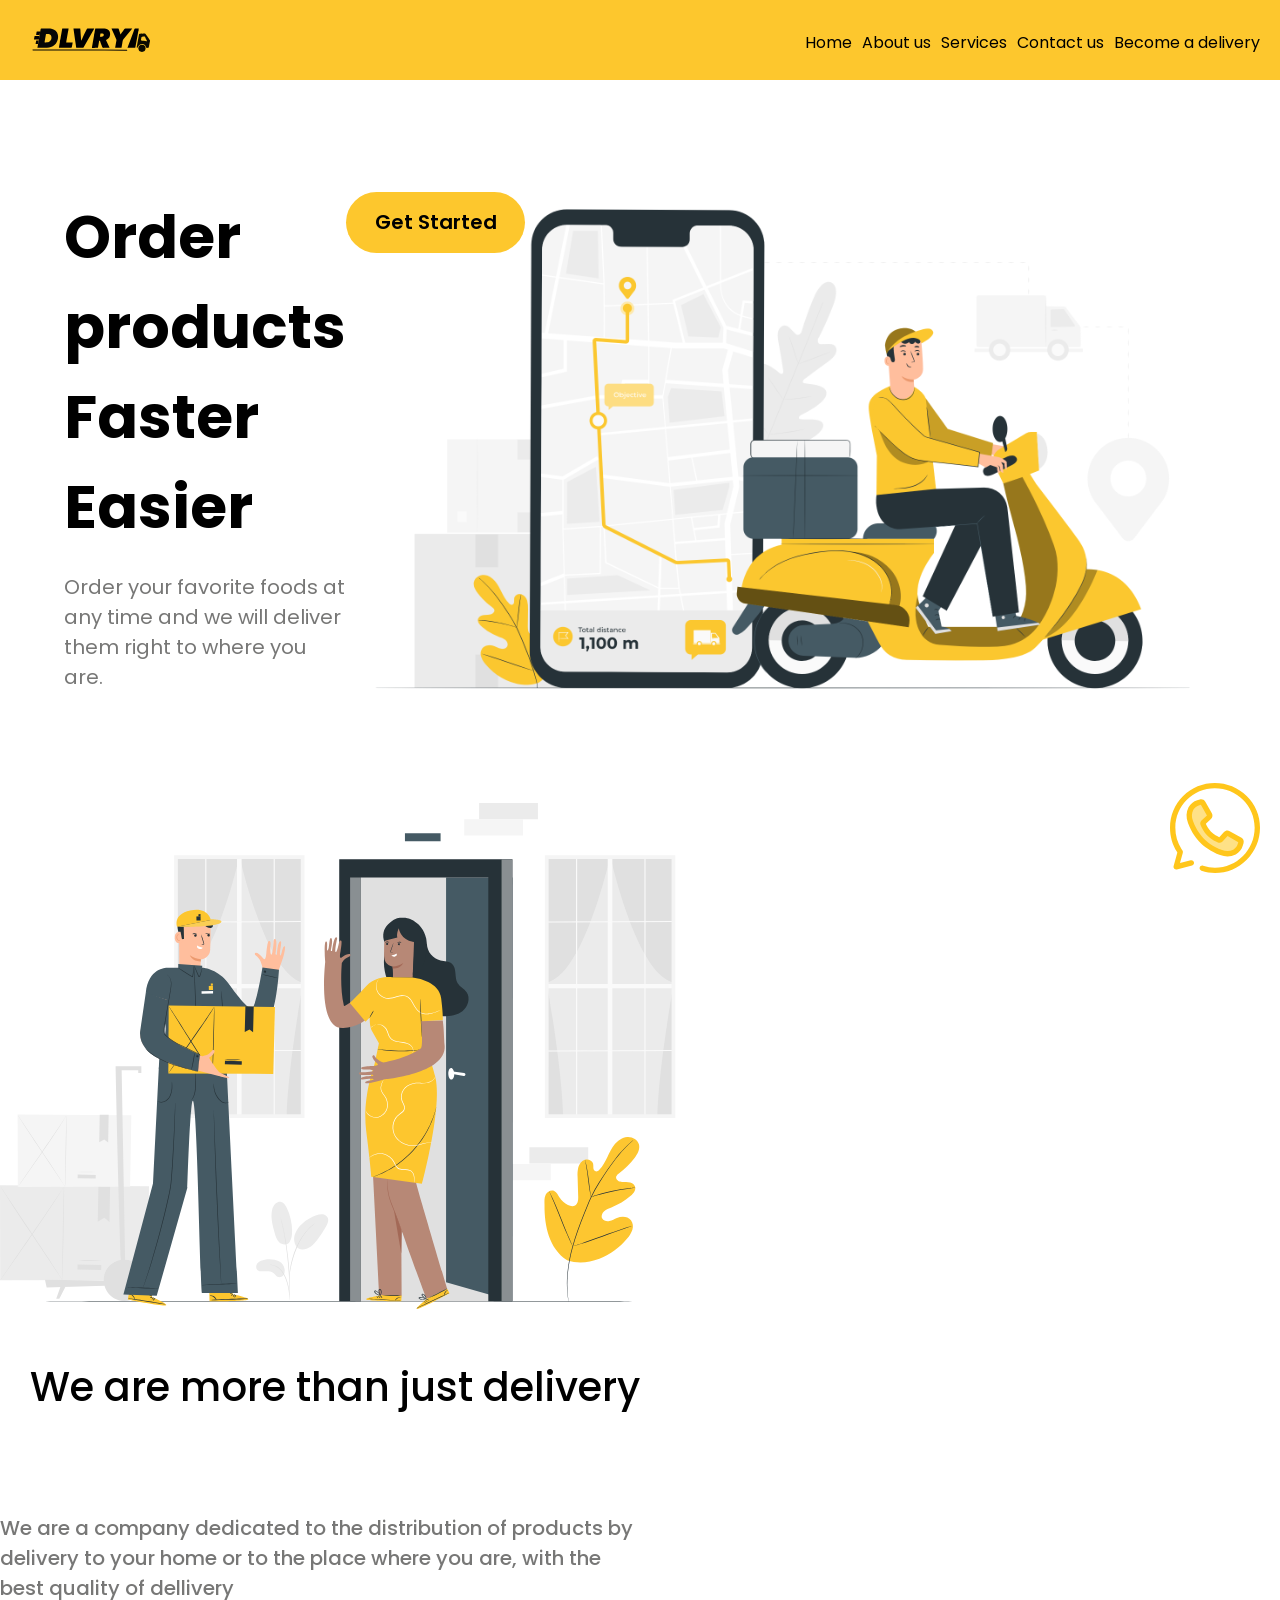
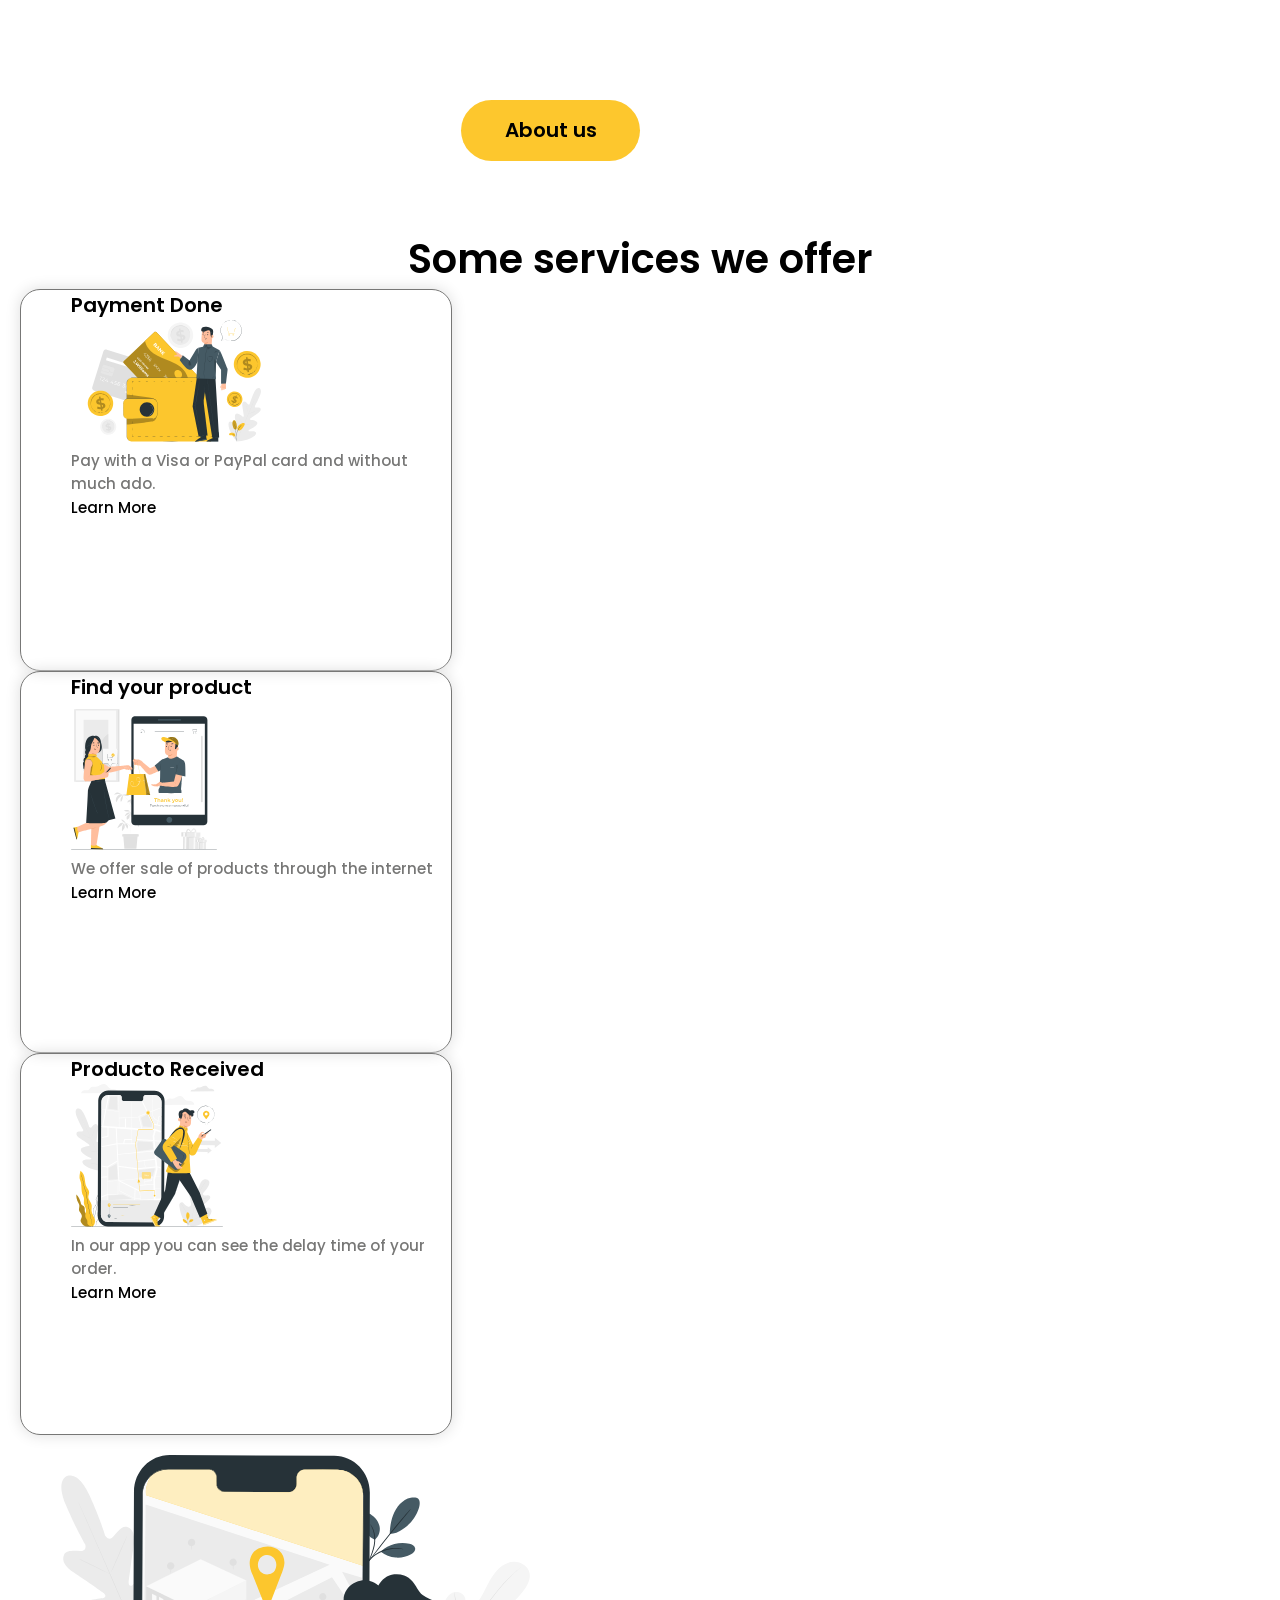
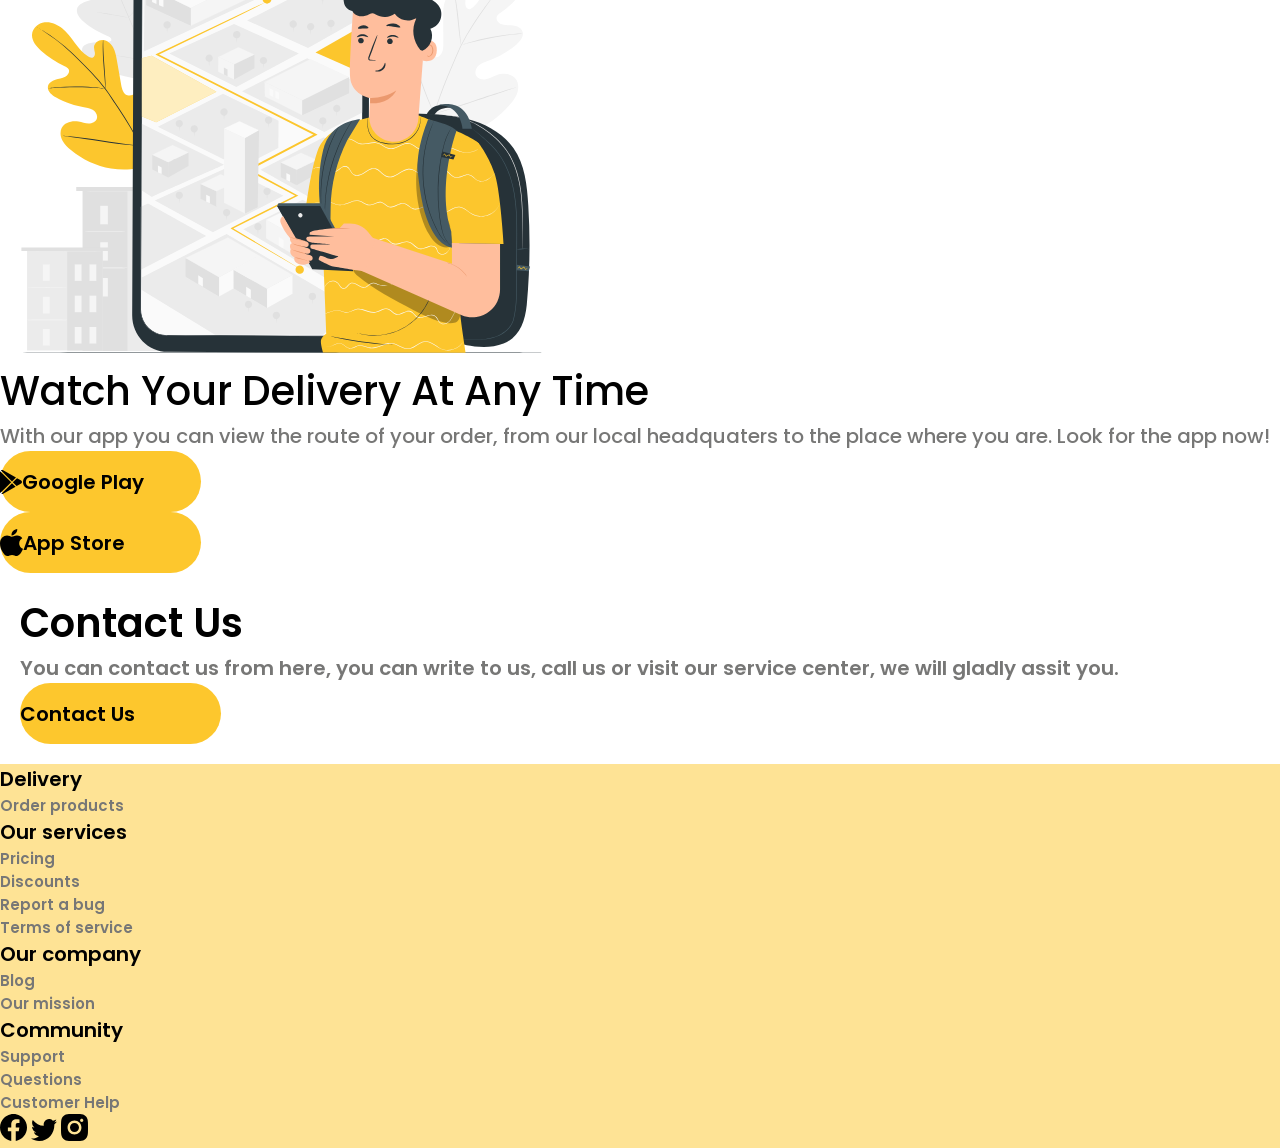
==== index.html @ a8e03ccc "actualizacion de paginas" ====
<!DOCTYPE html>
<html lang="en">
  <head>
    <meta charset="UTF-8" />
    <meta http-equiv="X-UA-Compatible" content="IE=edge" />
    <meta name="viewport" content="width=device-width, initial-scale=1.0" />
    <link rel="preconnect" href="https://fonts.gstatic.com" crossorigin />
    <link rel="preconnect" href="https://fonts.gstatic.com" crossorigin />
    <link
      href="https://fonts.googleapis.com/css2?family=Poppins:wght@400;500;600;700&display=swap"
      rel="stylesheet"
    />
    <link rel="shortcut icon" href="../img/favicon.svg" />
    <link rel="stylesheet" href="../css/style.css" />
    <title>Delivery - on your way</title>
  </head>
  <body>
    <header class="main__header">
      <img
        src="../img/DLVRY.svg"
        alt="logo delivery"
        width="120px"
        height="80px"
      />
      <nav>
        <ul class="main__header__nav">
          <li>Home</li>
          <li>About us</li>
          <li>Services</li>
          <li>Contact us</li>
          <li>Become a delivery</li>
        </ul>
      </nav>
    </header>
    <div class="whatsapp">
      <img
        src="../img/whatsapp-icon.svg"
        alt="atencion por whatsapp"
        width="90px"
        height="90px"
      />
    </div>
    <main class="main__principal">
      <div class="main__principal__container">
        <div class="main__principal__wrapper">
          <h1 class="main__principal__title">Order products Faster Easier</h1>
          <p class="main__principal__paragraph">
            Order your favorite foods at any time and we will deliver them right
            to where you are.
          </p>
          <div class="main__header__button">
            <p>Get Started</p>
          </div>
        </div>
        <div class="main__principal__img">
          <img
            src="../img/delivery-truck.svg"
            alt="delivery truck illutration"
          />
        </div>
      </div>
    </main>
    <!-- Seccion sobre nosotros -->
    <section class="about__us">
      <div class="abouy__us__container">
        <div class="about__us__img">
          <img
            src="../img/delivery-client.svg"
            alt="delivery client illustration"
          />
        </div>
        <div class="about__us__wrapper">
        <p class="about__us__title">We are more than just delivery</p>
        <p class="about__us__paragraph">
          We are a company dedicated to the distribution of products by delivery
          to your home or to the place where you are, with the best quality of
          dellivery
        </p>
        <div class="about__us__button">
          <p>About us</p>
        </div>
      </div>
    </div>
    </div>
    </section>
    <!-- fin sobre nosotros -->
    <!-- seccion nuestros servicios -->
    <section class="our__services">
      <div>
        <p class="our__services__title">Some services we offer</p>
      </div>
      <article class="our__services__card">
        <p class="our__services__card__title">Payment Done</p>
        <img src="../img/payment-illustration.svg" alt="payment done" />
        <p class="our__services__paragraph">
          Pay with a Visa or PayPal card and without much ado.
        </p>
        <a href="#">Learn More</a>
      </article>
      <article class="our__services__card">
        <p class="our__services__card__title">Find your product</p>
        <img src="../img/your-product.svg" alt="your product" />
        <p class="our__services__paragraph">
          We offer sale of products through the internet
        </p>
        <a href="#">Learn More</a>
      </article>
      <article class="our__services__card">
        <p class="our__services__card__title">Producto Received</p>
        <img src="../img/product-received.svg" alt="product received" />
        <p class="our__services__paragraph">
          In our app you can see the delay time of your order.
        </p>
        <a href="#">Learn More</a>
      </article>
    </section>
    <!-- fin seccion nuestros servicios -->
    <div class="download__app">
      <img src="../img/your-delivery-app.svg" alt="delivery app illustration" />
      <p class="download__app__title">Watch Your Delivery At Any Time</p>
      <p class="download__app__paragraph">
        With our app you can view the route of your order, from our local
        headquaters to the place where you are. Look for the app now!
      </p>
      <div class="download__app__button">
        <img src="../img/google-icon.svg" alt="descargar en google play" />
        <p>Google Play</p>
      </div>
      <div class="download__app__button">
        <img src="../img/ios-icon.svg" alt="descargar en app store" />
        <p>App Store</p>
      </div>
    </div>
    <section class="contact__us">
      <p class="contact__us__title">Contact Us</p>
      <p class="contact__us__paragraph">
        You can contact us from here, you can write to us, call us or visit our
        service center, we will gladly assit you.
      </p>
      <p class="contact__us__button">Contact Us</p>
    </section>
    <footer class="footer">
      <div class="footer__content">
        <p>Delivery</p>
        <ul>
          <li>Order products</li>
        </ul>
        <p>Our services</p>
        <ul>
          <li>Pricing</li>
          <li>Discounts</li>
          <li>Report a bug</li>
          <li>Terms of service</li>
        </ul>
        <p>Our company</p>
        <ul>
          <li>Blog</li>
          <li>Our mission</li>
        </ul>
        <p>Community</p>
        <ul>
          <li>Support</li>
          <li>Questions</li>
          <li>Customer Help</li>
        </ul>
      </div>
      <div>
        <a href="#"> <img src="../img/fb-icon.svg" alt="facebook icon" /></a>
        <a href="#">
          <img src="../img/twitter-icon.svg" alt="twitter icon"
        /></a>
        <a href="#"> <img src="../img/ig-icon.svg" alt="instagram icon" /></a>
      </div>
    </footer>
  </body>
</html>
---- css/style.css ----
* {
  margin: 0;
  padding: 0;
}
html {
  font-family: "Poppins", sans-serif;
  color: #000000;
}
a {
  text-decoration: none;
  color: black;
}
ul,
li {
  list-style: none;
}
.whatsapp {
  position: fixed;
  bottom: 20px;
  right: 20px;
}

/* Inicio menu navegacion */

.main__header {
  background-color: #fdc72d;
  width: 100vw;
  height: 80px;
  display: flex;
  justify-content: space-between;
}

.main__header nav {
  width: 800px;
}

.main__header__nav {
  display: flex;
  justify-content: flex-end;
  flex-wrap: wrap;
  padding-top: 30px;
  padding-right: 20px;
}
.main__header img{
    padding-left: 30px;
}
.main__header__nav li {
  padding-left: 10px;
}

/* fin menu navegacion */

.main__principal {
  background-color: #ffff;
  display: flex;
  justify-content: center;
 }

.main__principal__container{
    display: flex;
    align-items: center;
    height: 80%;
    width: 90%;
}

.main__principal__wrapper {
  display: flex;
  flex-direction: column;
  flex-wrap: wrap;
  width: 50%;
  height: 500px;
  justify-content: space-between;
}

.main__principal__img {
  display: flex;
}
.main__principal__title {
  font-size: 60px;
  font-weight: 700;
}
.main__principal__paragraph {
  font-size: 20px;
  font-weight: 400;
  color: #777776;
}
.footer {
  background-color: #fee395;
}

.main__header__button {
  background-color: #fdc72d;
  color: #000000;
  font-weight: 600;
  font-size: 20px;
  width: 179px;
  height: 61px;
  border-radius: 61px;
  text-align: center;
}

.main__header__button p {
  padding-top: 15px;
}

/* fin contenido main header */

/* inicio about us */

.about__us{
display: flex;
flex-direction: row;
justify-content: center;
}

.about__us__img{
    display: flex;;
}

.about__us__wrapper{
    display: flex;
    flex-direction: column;
    flex-wrap: wrap;
    width: 50%;
    height: 500px;
    justify-content: space-around;
    align-items: flex-end;
}
.about__us__title {
  font-weight: 500;
  font-size: 40px;
}

.about__us__paragraph {
  font-size: 20px;
  font-weight: 500;
  color: #777776;
}

.about__us__button {
  background-color: #fdc72d;
  color: #000000;
  font-weight: 600;
  font-size: 20px;
  width: 179px;
  height: 61px;
  border-radius: 61px;
  text-align: center;
}

.about__us__button p {
  padding-top: 15px;
}

/* fin about us */

/* inicio nuestros servicios */
.our__services {
  margin: 20px;
}
.our__services__title {
  font-weight: 600;
  font-size: 40px;
  text-align: center;
}
.our__services__card {
  border: #777776 solid 1px;
  padding-left: 50px;
  width: 380px;
  height: 380px;
  border-radius: 20px;
  box-shadow: 0 0 15px #ddd;
}

.our__services__paragraph {
  font-weight: 500;
  font-size: 15px;
  color: #777776;
}
.our__services__card__title {
  font-weight: 600;
  font-size: 20px;
}
.our__services__card a {
  font-weight: 500;
  font-size: 15px;
}

/* fin nuestros servicios */

/* Download app inicio */
.download__app__title {
  font-weight: 500;
  font-size: 40px;
  color: #000000;
}

.download__app__paragraph {
  font-weight: 500;
  font-size: 20px;
  color: #777776;
}

.download__app__button {
  background-color: #fdc72d;
  display: flex;
  align-items: center;
  width: 201px;
  height: 61px;
  border-radius: 61px;
  text-align: center;
  font-weight: 600;
  font-size: 20px;
}

.download__app__button img,
p {
  align-items: center;
}

/* download app fin */

/* Seccion contacto */

.contact__us {
  margin: 20px;
}

.contact__us__title {
  font-weight: 600;
  font-size: 40px;
  color: #000000;
}

.contact__us__paragraph {
  font-weight: 600;
  font-size: 20px;
  color: #777776;
}

.contact__us__button {
  background-color: #fdc72d;
  display: flex;
  align-items: center;
  width: 201px;
  height: 61px;
  border-radius: 61px;
  text-align: center;
  font-weight: 600;
  font-size: 20px;
}

/* seccion footer */

.footer__content p {
  font-weight: 600;
  font-size: 20px;
  color: #000000;
}

.footer__content ul {
  font-weight: 600;
  font-size: 15px;
  color: #777776;
}
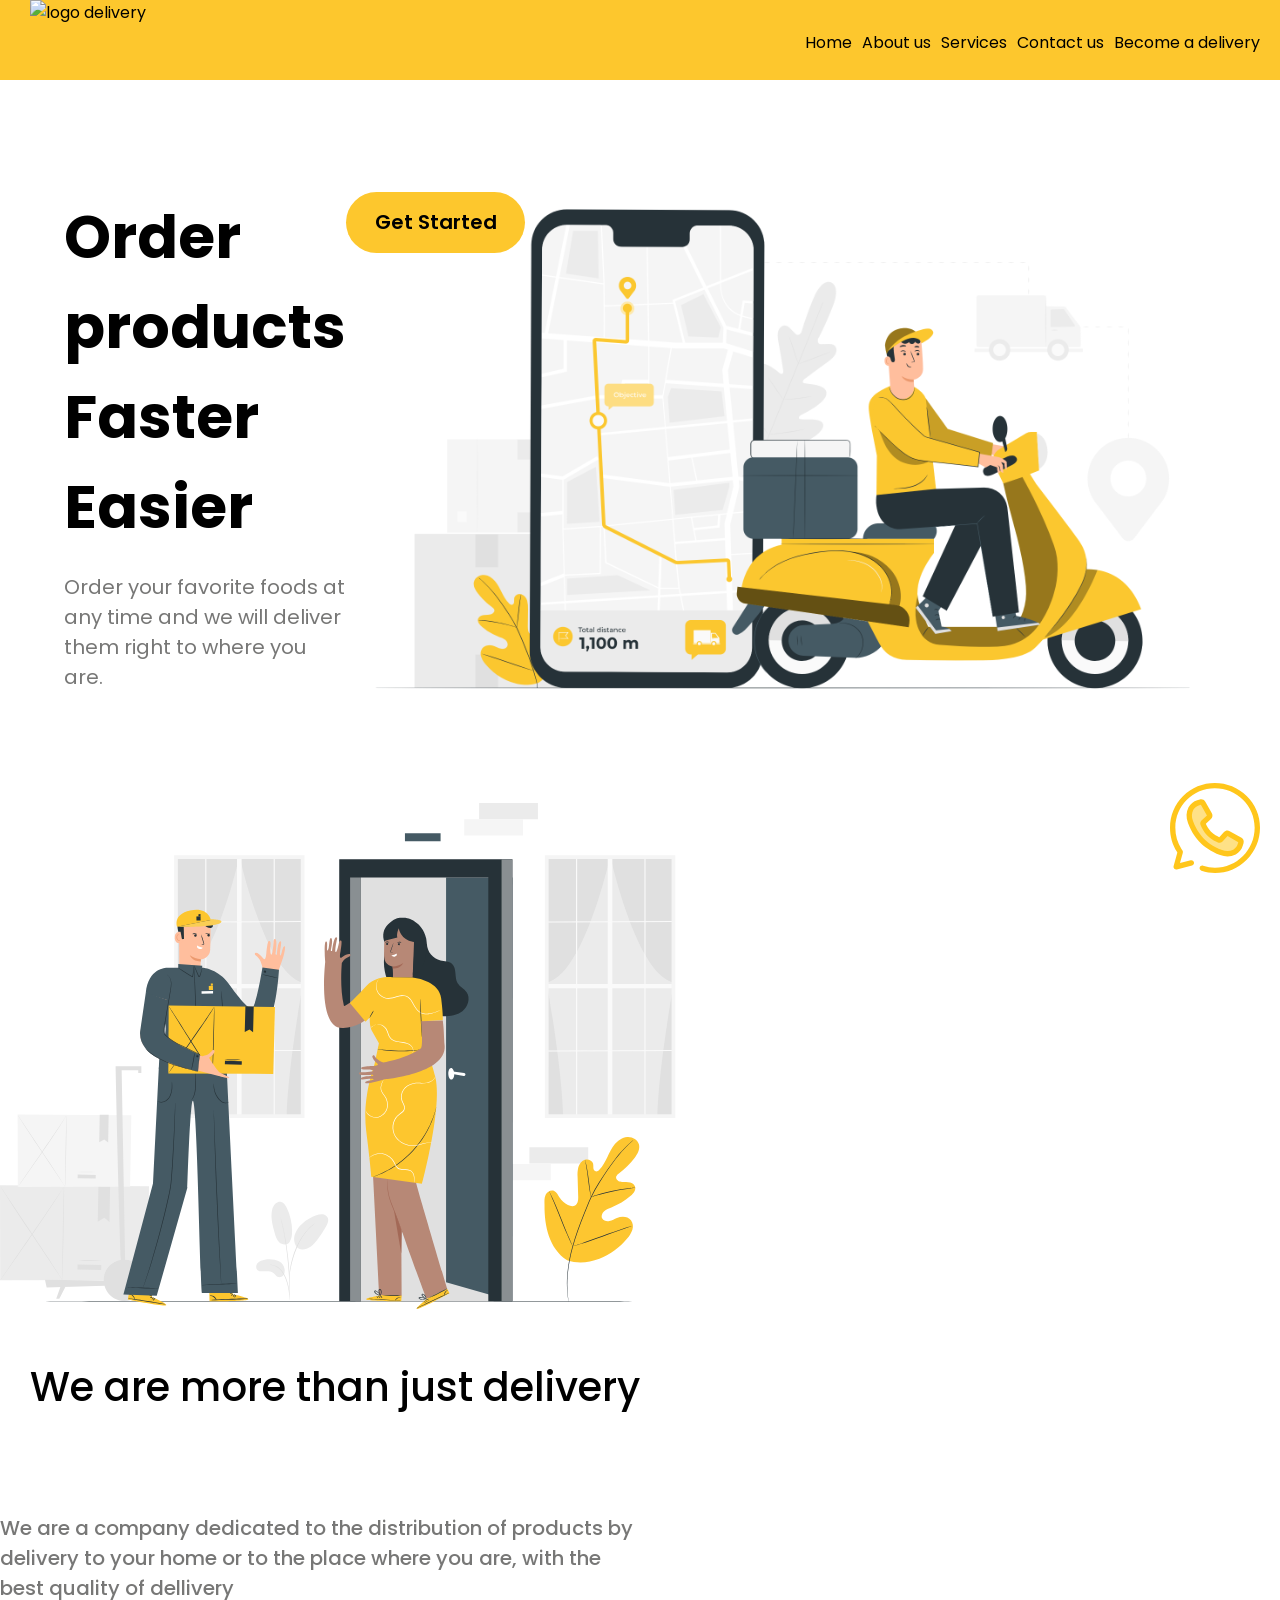
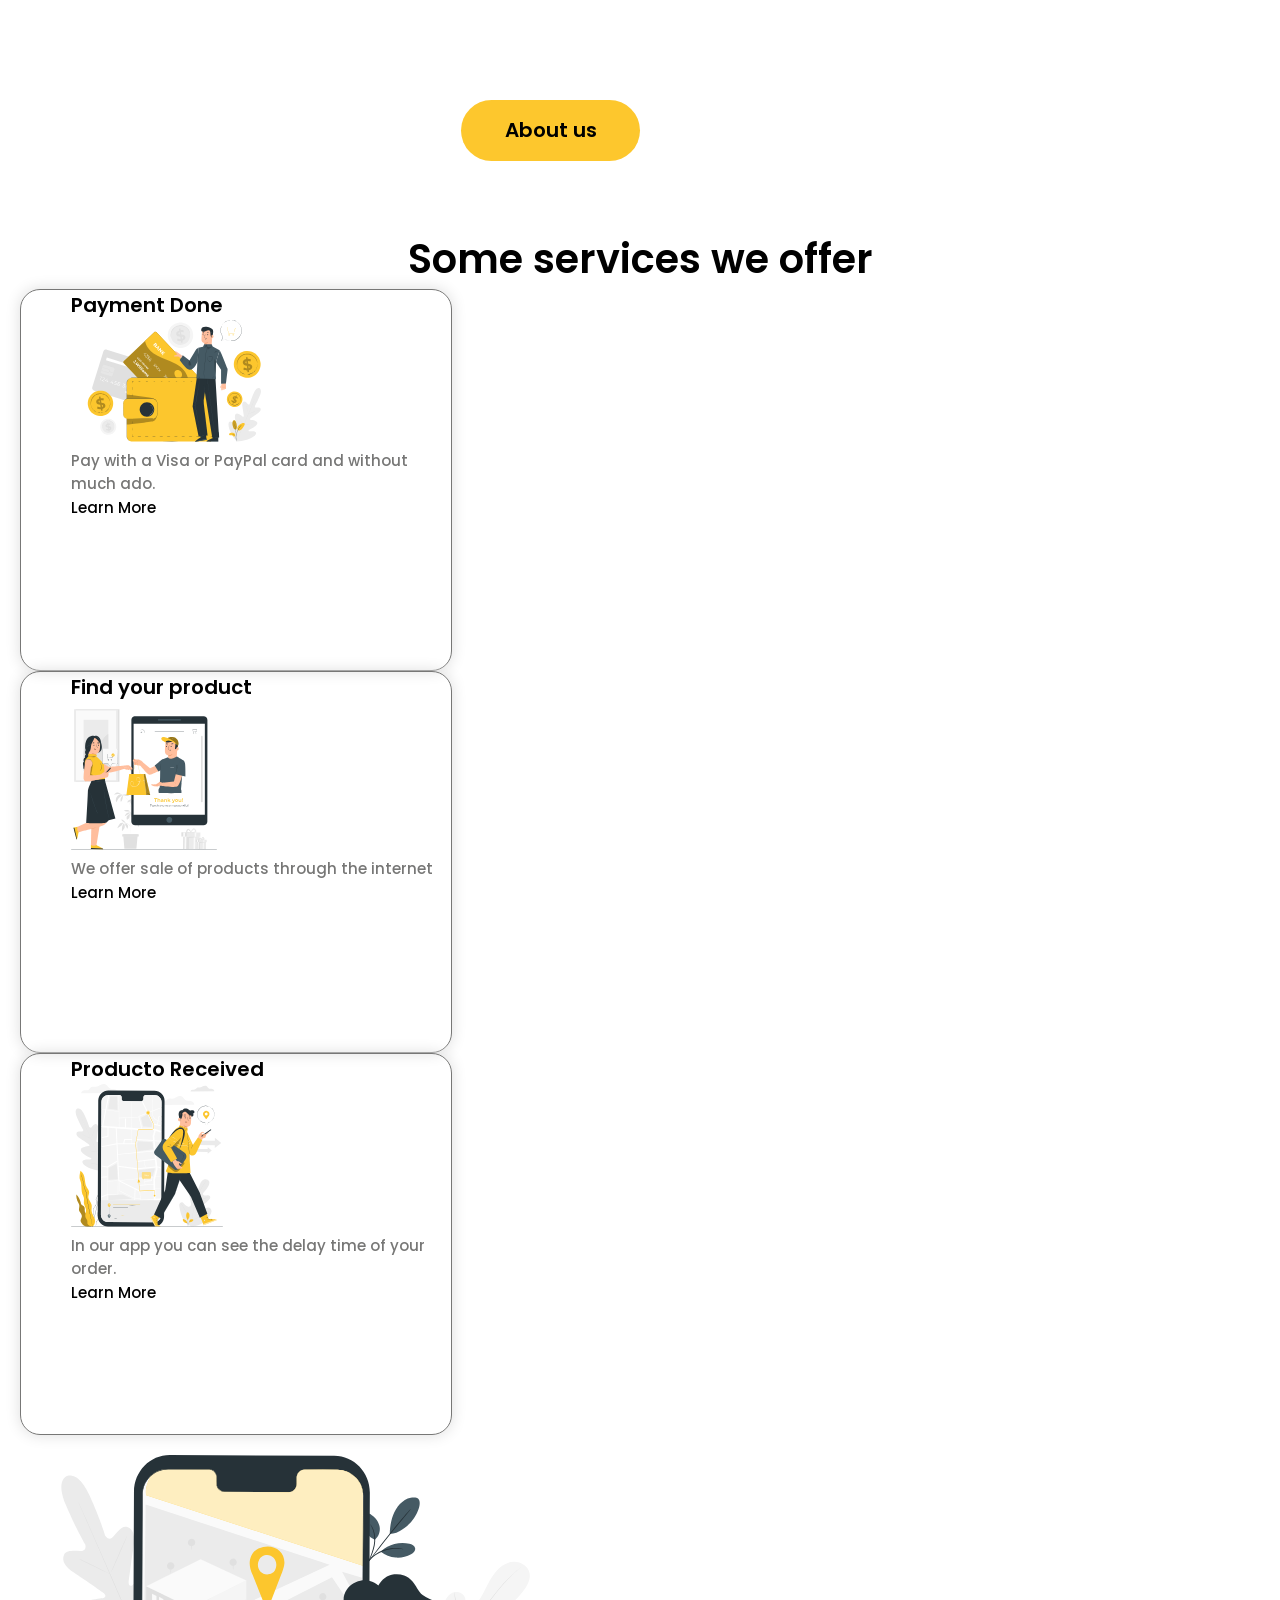
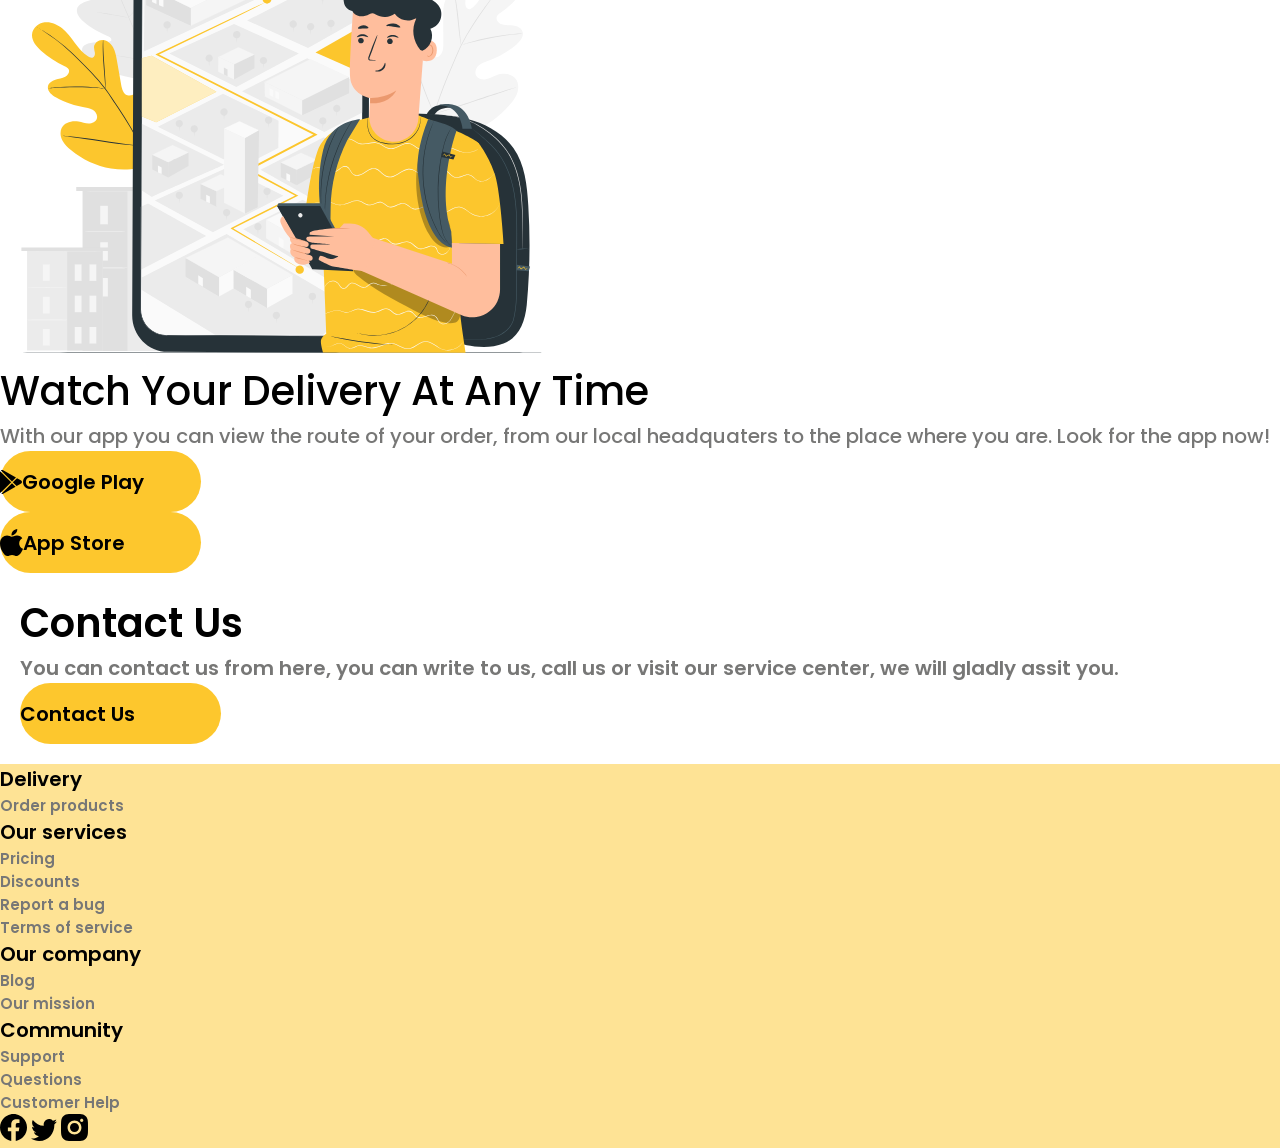
==== commit d1ee419d: "prueba nuevo commit" ====
--- a/index.html
+++ b/index.html
@@ -17,7 +17,7 @@
   <body>
     <header class="main__header">
       <img
-        src="../img/DLVRY.svg"
+        src="./img/dlvry.svg"
         alt="logo delivery"
         width="120px"
         height="80px"
